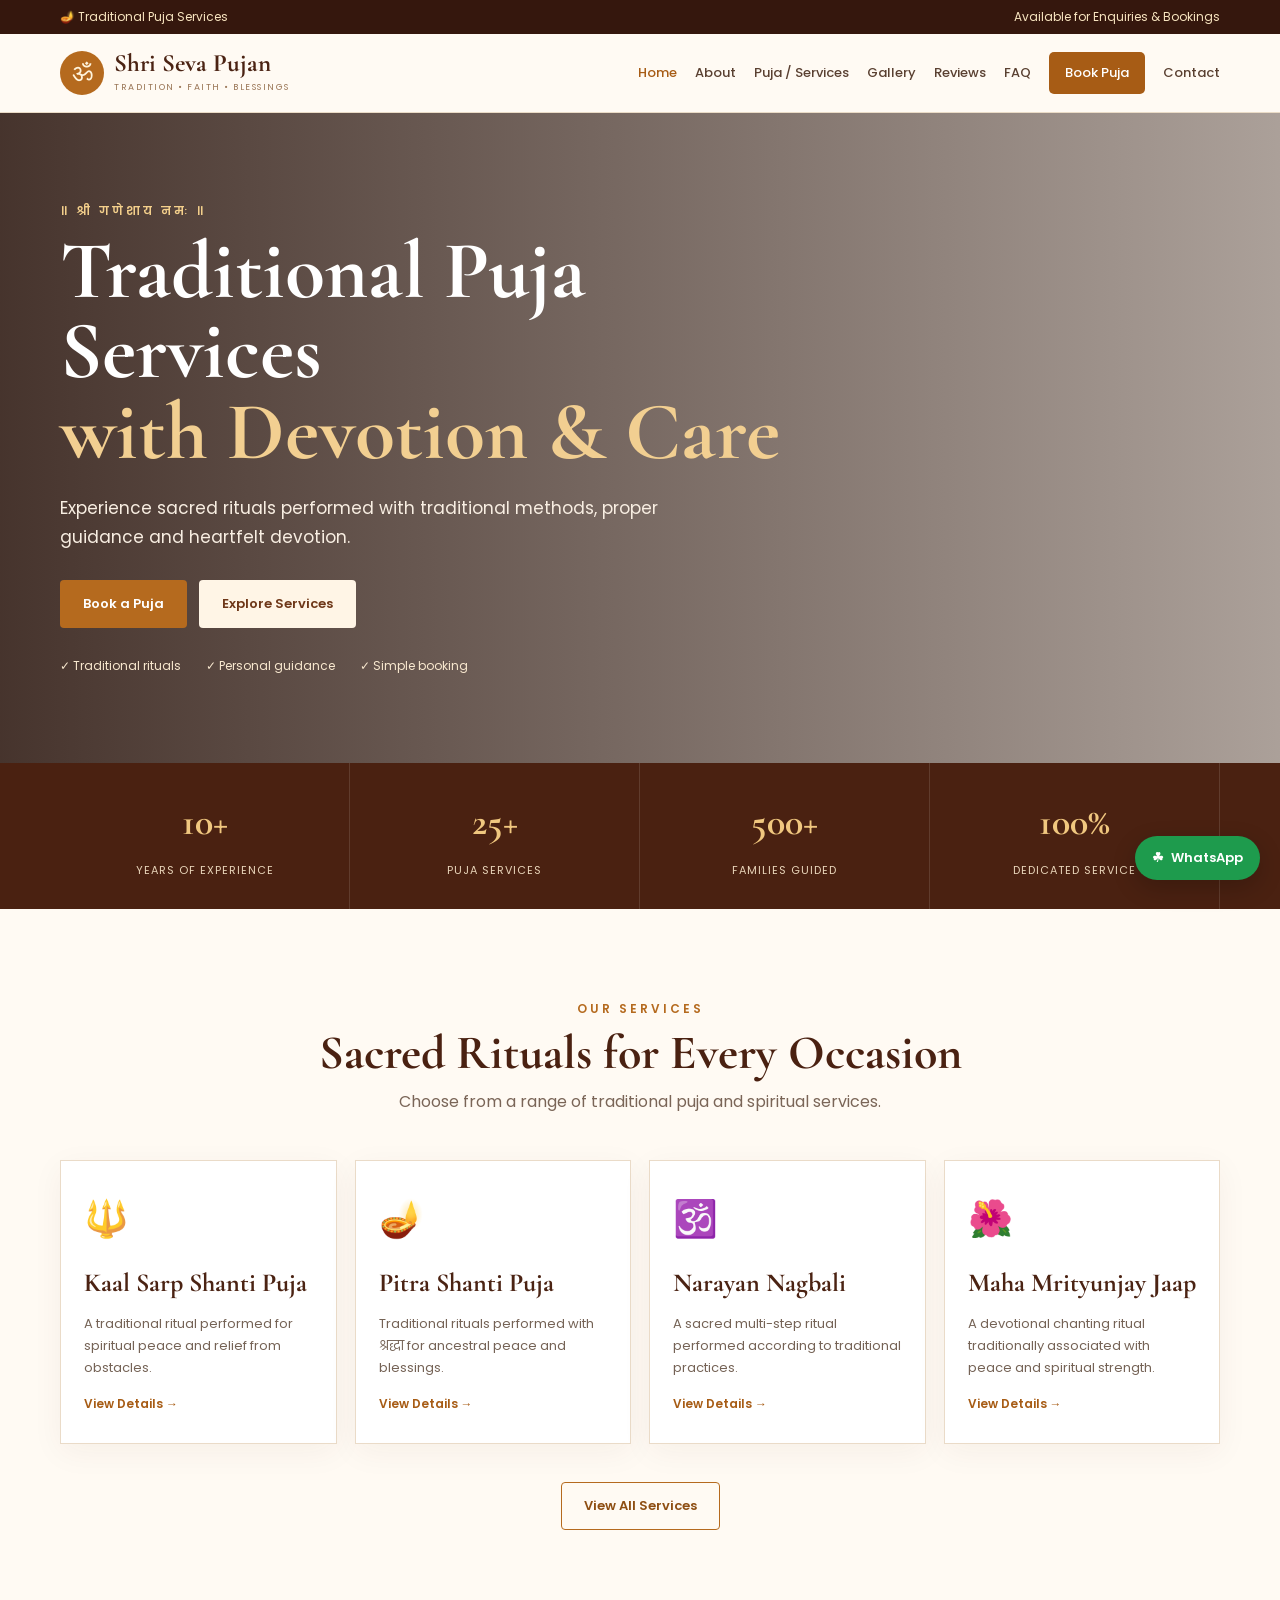
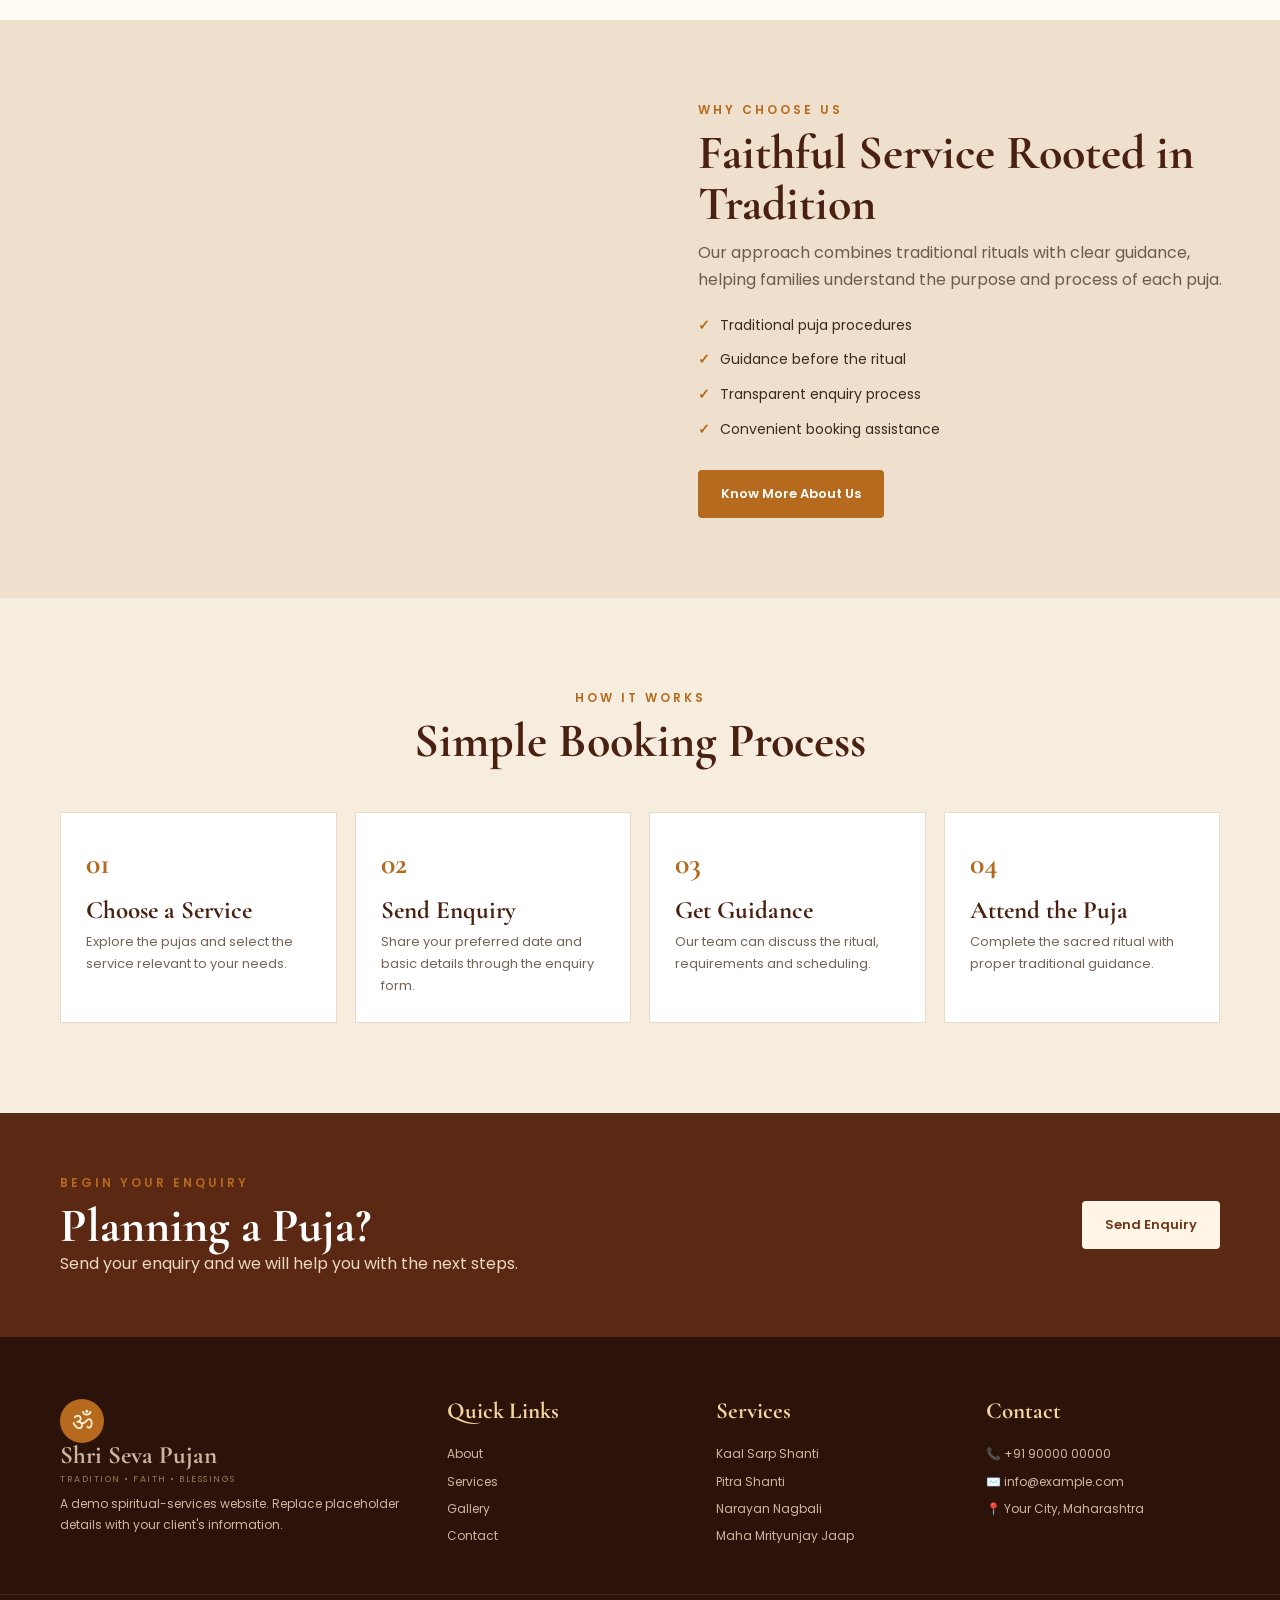
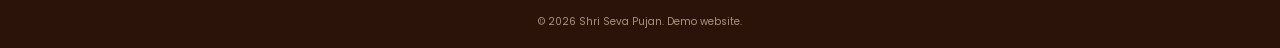
==== index.html @ 17e604e5 "Add files via upload" ====
<!DOCTYPE html>
<html lang="en">
<head>
<meta charset="UTF-8">
<meta name="viewport" content="width=device-width, initial-scale=1.0">
<meta name="description" content="Traditional Hindu Puja and spiritual services. Book your puja with experienced priests.">
<title>Shri Seva Pujan | Home</title>
<link rel="preconnect" href="https://fonts.googleapis.com">
<link rel="preconnect" href="https://fonts.gstatic.com" crossorigin>
<link href="https://fonts.googleapis.com/css2?family=Cormorant+Garamond:wght@500;600;700&family=Poppins:wght@300;400;500;600;700&display=swap" rel="stylesheet">
<link rel="stylesheet" href="style.css">
</head>
<body>
<div class="topbar"><div class="container topbar-inner"><span>🪔 Traditional Puja Services</span><span>Available for Enquiries & Bookings</span></div></div>
<header class="header">
  <div class="container nav-wrap">
    <a class="brand" href="index.html"><span class="brand-mark">ॐ</span><span><strong>Shri Seva Pujan</strong><small>Tradition • Faith • Blessings</small></span></a>
    <button class="menu-toggle" aria-label="Open menu">☰</button>
    <nav class="nav">
      <a class="active" href="index.html">Home</a>
      <a href="about.html">About</a>
      <a href="services.html">Puja / Services</a>
      <a href="gallery.html">Gallery</a>
      <a href="reviews.html">Reviews</a>
      <a href="faq.html">FAQ</a>
      <a href="booking.html" class="nav-cta">Book Puja</a>
      <a href="contact.html">Contact</a>
    </nav>
  </div>
</header>

<main>
<section class="hero">
  <div class="hero-overlay"></div>
  <div class="container hero-content">
    <div class="eyebrow">॥ श्री गणेशाय नमः ॥</div>
    <h1>Traditional Puja Services<br><span>with Devotion & Care</span></h1>
    <p>Experience sacred rituals performed with traditional methods, proper guidance and heartfelt devotion.</p>
    <div class="hero-actions">
      <a href="booking.html" class="btn btn-primary">Book a Puja</a>
      <a href="services.html" class="btn btn-light">Explore Services</a>
    </div>
    <div class="hero-trust"><span>✓ Traditional rituals</span><span>✓ Personal guidance</span><span>✓ Simple booking</span></div>
  </div>
</section>

<section class="stats">
  <div class="container stats-grid">
    <div><strong>10+</strong><span>Years of Experience</span></div>
    <div><strong>25+</strong><span>Puja Services</span></div>
    <div><strong>500+</strong><span>Families Guided</span></div>
    <div><strong>100%</strong><span>Dedicated Service</span></div>
  </div>
</section>

<section class="section">
  <div class="container">
    <div class="section-heading"><span class="eyebrow">OUR SERVICES</span><h2>Sacred Rituals for Every Occasion</h2><p>Choose from a range of traditional puja and spiritual services.</p></div>
    <div class="service-grid">
      <article class="service-card"><div class="service-icon">🔱</div><h3>Kaal Sarp Shanti Puja</h3><p>A traditional ritual performed for spiritual peace and relief from obstacles.</p><a href="service-kaal-sarp.html">View Details →</a></article>
      <article class="service-card"><div class="service-icon">🪔</div><h3>Pitra Shanti Puja</h3><p>Traditional rituals performed with श्रद्धा for ancestral peace and blessings.</p><a href="service-pitra-shanti.html">View Details →</a></article>
      <article class="service-card"><div class="service-icon">🕉️</div><h3>Narayan Nagbali</h3><p>A sacred multi-step ritual performed according to traditional practices.</p><a href="service-narayan-nagbali.html">View Details →</a></article>
      <article class="service-card"><div class="service-icon">🌺</div><h3>Maha Mrityunjay Jaap</h3><p>A devotional chanting ritual traditionally associated with peace and spiritual strength.</p><a href="service-maha-mrityunjay.html">View Details →</a></article>
    </div>
    <div class="center"><a href="services.html" class="btn btn-outline">View All Services</a></div>
  </div>
</section>

<section class="split-section">
  <div class="split-image"></div>
  <div class="split-content">
    <span class="eyebrow">WHY CHOOSE US</span>
    <h2>Faithful Service Rooted in Tradition</h2>
    <p>Our approach combines traditional rituals with clear guidance, helping families understand the purpose and process of each puja.</p>
    <ul class="check-list">
      <li><span>✓</span> Traditional puja procedures</li>
      <li><span>✓</span> Guidance before the ritual</li>
      <li><span>✓</span> Transparent enquiry process</li>
      <li><span>✓</span> Convenient booking assistance</li>
    </ul>
    <a href="about.html" class="btn btn-primary">Know More About Us</a>
  </div>
</section>

<section class="section soft-bg">
  <div class="container">
    <div class="section-heading"><span class="eyebrow">HOW IT WORKS</span><h2>Simple Booking Process</h2></div>
    <div class="steps">
      <div class="step"><b>01</b><h3>Choose a Service</h3><p>Explore the pujas and select the service relevant to your needs.</p></div>
      <div class="step"><b>02</b><h3>Send Enquiry</h3><p>Share your preferred date and basic details through the enquiry form.</p></div>
      <div class="step"><b>03</b><h3>Get Guidance</h3><p>Our team can discuss the ritual, requirements and scheduling.</p></div>
      <div class="step"><b>04</b><h3>Attend the Puja</h3><p>Complete the sacred ritual with proper traditional guidance.</p></div>
    </div>
  </div>
</section>

<section class="cta-section">
  <div class="container cta-box"><div><span class="eyebrow">BEGIN YOUR ENQUIRY</span><h2>Planning a Puja?</h2><p>Send your enquiry and we will help you with the next steps.</p></div><a href="booking.html" class="btn btn-light">Send Enquiry</a></div>
</section>
</main>
<footer class="footer"><div class="container footer-grid"><div><a class="brand footer-brand" href="index.html"><span class="brand-mark">ॐ</span><span><strong>Shri Seva Pujan</strong><small>Tradition • Faith • Blessings</small></span></a><p>A demo spiritual-services website. Replace placeholder details with your client's information.</p></div><div><h4>Quick Links</h4><a href="about.html">About</a><a href="services.html">Services</a><a href="gallery.html">Gallery</a><a href="contact.html">Contact</a></div><div><h4>Services</h4><a href="service-kaal-sarp.html">Kaal Sarp Shanti</a><a href="service-pitra-shanti.html">Pitra Shanti</a><a href="service-narayan-nagbali.html">Narayan Nagbali</a><a href="service-maha-mrityunjay.html">Maha Mrityunjay Jaap</a></div><div><h4>Contact</h4><p>📞 +91 90000 00000</p><p>✉️ info@example.com</p><p>📍 Your City, Maharashtra</p></div></div><div class="copyright">© 2026 Shri Seva Pujan. Demo website.</div></footer>
<a class="whatsapp" href="https://wa.me/919000000000?text=Hello%2C%20I%20would%20like%20to%20enquire%20about%20a%20puja." target="_blank" rel="noopener">☘<span>WhatsApp</span></a>
<script src="script.js"></script>
</body>
</html>
---- style.css ----
*{margin:0;padding:0;box-sizing:border-box}html{scroll-behavior:smooth}body{font-family:Poppins,sans-serif;color:#3c2a20;background:#fffaf3;line-height:1.7}a{text-decoration:none;color:inherit}.container{width:min(1160px,92%);margin:auto}.topbar{background:#35170d;color:#f7e4bf;font-size:12px}.topbar-inner{display:flex;justify-content:space-between;padding:7px 0}.header{background:#fffaf3;border-bottom:1px solid #eadbc6;position:sticky;top:0;z-index:100}.nav-wrap{min-height:78px;display:flex;align-items:center;justify-content:space-between;gap:20px}.brand{display:flex;align-items:center;gap:10px;color:#4b2313}.brand-mark{width:44px;height:44px;border-radius:50%;display:grid;place-items:center;background:#b56a1e;color:#fff4dc;font-family:serif;font-size:25px}.brand strong{display:block;font-family:"Cormorant Garamond",serif;font-size:25px;line-height:1}.brand small{display:block;font-size:9px;letter-spacing:1.5px;text-transform:uppercase;color:#9a7657;margin-top:4px}.nav{display:flex;align-items:center;gap:18px;font-size:13px;font-weight:500}.nav a{padding:9px 0;color:#5a4031}.nav a:hover,.nav a.active{color:#a75c15}.nav-cta{background:#a75c15!important;color:#fff!important;padding:10px 16px!important;border-radius:5px}.menu-toggle{display:none;border:0;background:none;font-size:28px;color:#4b2313}.hero{min-height:650px;background:linear-gradient(90deg,rgba(35,14,7,.84),rgba(35,14,7,.38)),url("https://images.unsplash.com/photo-1604608672516-f1b9a3b2b0c5?auto=format&fit=crop&w=1800&q=85") center/cover;display:flex;align-items:center;color:white}.hero-content{padding:80px 0}.eyebrow{font-size:12px;letter-spacing:3px;font-weight:600;color:#b56a1e;display:block;margin-bottom:8px}.hero .eyebrow,.page-hero .eyebrow{color:#f3cf8b}.hero h1{font-family:"Cormorant Garamond",serif;font-size:clamp(48px,7vw,82px);line-height:.98;max-width:760px;margin:10px 0 22px}.hero h1 span{color:#f2cf91}.hero p{max-width:610px;font-size:17px;color:#f8eee2}.hero-actions{display:flex;gap:12px;flex-wrap:wrap;margin:28px 0}.btn{display:inline-flex;align-items:center;justify-content:center;padding:12px 22px;border-radius:4px;font-size:13px;font-weight:600;border:1px solid transparent;transition:.25s}.btn-primary{background:#b56a1e;color:white}.btn-primary:hover{background:#914e10;transform:translateY(-2px)}.btn-light{background:#fff5e6;color:#6e3718}.btn-outline{border-color:#b56a1e;color:#8e4e12;background:transparent}.btn-outline:hover{background:#b56a1e;color:white}.hero-trust{display:flex;gap:25px;flex-wrap:wrap;font-size:12px;color:#f8e8cf}.stats{background:#4a2111;color:#fff3de}.stats-grid{display:grid;grid-template-columns:repeat(4,1fr)}.stats-grid>div{padding:27px 15px;text-align:center;border-right:1px solid rgba(255,255,255,.12)}.stats strong{display:block;font-family:"Cormorant Garamond",serif;font-size:38px;color:#f0c77f}.stats span{font-size:11px;letter-spacing:1px;text-transform:uppercase;color:#e9d5ba}.section{padding:90px 0}.soft-bg{background:#f7eddf}.section-heading{text-align:center;max-width:700px;margin:0 auto 45px}.section-heading h2,.split-content h2,.two-col h2,.contact-grid h2,.booking-side h2{font-family:"Cormorant Garamond",serif;font-size:48px;line-height:1.05;color:#4a2111;margin:6px 0 10px}.section-heading p{color:#7a6557}.service-grid{display:grid;grid-template-columns:repeat(4,1fr);gap:18px}.service-card{background:white;border:1px solid #eadbc8;padding:27px 23px;box-shadow:0 8px 30px rgba(78,42,20,.05);transition:.3s}.service-card:hover{transform:translateY(-5px);box-shadow:0 15px 35px rgba(78,42,20,.1)}.service-icon{font-size:36px;margin-bottom:12px}.service-card h3{font-family:"Cormorant Garamond",serif;font-size:26px;color:#4b2313;margin-bottom:7px}.service-card p{font-size:13px;color:#756356;min-height:66px}.service-card a{display:inline-block;color:#a75c15;font-size:12px;font-weight:600;margin-top:15px}.center{text-align:center;margin-top:38px}.split-section{display:grid;grid-template-columns:1fr 1fr;background:#efe0cd}.split-image{min-height:560px;background:url("https://images.unsplash.com/photo-1548013146-72479768bada?auto=format&fit=crop&w=1200&q=85") center/cover}.split-content{padding:80px 9%}.split-content p{color:#6e5b4c;margin-bottom:20px}.check-list{list-style:none;margin:20px 0 28px}.check-list li{display:flex;gap:10px;margin:11px 0;font-size:14px}.check-list span{color:#b56a1e;font-weight:700}.steps{display:grid;grid-template-columns:repeat(4,1fr);gap:18px}.step{padding:25px;background:white;border:1px solid #eadbc8}.step b{font-family:"Cormorant Garamond",serif;color:#b56a1e;font-size:30px}.step h3{font-family:"Cormorant Garamond",serif;font-size:25px;color:#4a2111}.step p{font-size:13px;color:#756356}.cta-section{background:#5a2813;color:white;padding:60px 0}.cta-box{display:flex;justify-content:space-between;align-items:center;gap:25px}.cta-box h2{font-family:"Cormorant Garamond",serif;font-size:48px;line-height:1}.cta-box p{color:#edd9c1}.page-hero{padding:90px 0;background:linear-gradient(110deg,#4a2111,#754019);color:white}.page-hero h1{font-family:"Cormorant Garamond",serif;font-size:62px;line-height:1}.page-hero p{margin-top:10px;color:#ead8c3}.two-col{display:grid;grid-template-columns:1fr 1fr;gap:65px;align-items:center}.about-photo{min-height:500px;background:url("https://images.unsplash.com/photo-1518709594023-6eab9bab7b23?auto=format&fit=crop&w=1200&q=85") center/cover}.two-col p{color:#6e5b4c;margin:14px 0}.value-grid{display:grid;grid-template-columns:repeat(4,1fr);gap:18px}.value-card{background:white;border:1px solid #eadbc8;text-align:center;padding:28px 20px}.value-card>span{font-size:34px}.value-card h3{font-family:"Cormorant Garamond",serif;font-size:25px;color:#4a2111}.value-card p{font-size:13px;color:#756356}.large-stats{background:transparent;color:#4a2111}.large-stats>div{border:1px solid #eadbc8;background:white}.large-stats strong{color:#a75c15}.large-stats span{color:#756356}.gallery-grid{display:grid;grid-template-columns:repeat(4,1fr);gap:14px}.gallery-grid img{width:100%;height:270px;object-fit:cover;display:block;cursor:pointer;transition:.3s}.gallery-grid img:hover{transform:scale(1.02);filter:brightness(.9)}.review-summary{display:grid;grid-template-columns:250px 1fr;gap:35px;align-items:center;max-width:900px;margin:0 auto 50px;background:white;border:1px solid #eadbc8;padding:30px}.review-summary>div:first-child{text-align:center;border-right:1px solid #eadbc8}.review-summary strong{font-family:"Cormorant Garamond",serif;font-size:65px;color:#a75c15}.stars{color:#d78a22;letter-spacing:2px}.review-grid{display:grid;grid-template-columns:repeat(3,1fr);gap:18px}.review-card{background:white;border:1px solid #eadbc8;padding:28px}.review-card p{font-size:14px;font-style:italic;color:#665548;margin:15px 0}.reviewer{display:flex;gap:12px;align-items:center}.reviewer>span{width:40px;height:40px;border-radius:50%;background:#ead0a9;color:#6e3718;display:grid;place-items:center;font-weight:600}.reviewer b,.reviewer small{display:block}.reviewer small{font-size:10px;color:#8b7767}.faq-list{max-width:850px}.faq-list details{background:white;border:1px solid #eadbc8;margin-bottom:12px;padding:0 22px}.faq-list summary{cursor:pointer;list-style:none;font-weight:600;padding:20px 0;color:#4a2111}.faq-list summary::-webkit-details-marker{display:none}.faq-list summary:after{content:"+";float:right;color:#a75c15;font-size:22px}.faq-list details[open] summary:after{content:"−"}.faq-list p{padding:0 0 20px;color:#6e5b4c;font-size:14px}.booking-layout{display:grid;grid-template-columns:1.6fr .8fr;gap:28px;align-items:start}.form-card,.booking-side{background:white;border:1px solid #eadbc8;padding:32px}.form-grid{display:grid;grid-template-columns:1fr 1fr;gap:18px;margin-bottom:20px}.form-grid label{font-size:12px;font-weight:600;color:#5d4637}.form-grid .full{grid-column:1/-1}.form-grid input,.form-grid select,.form-grid textarea{display:block;width:100%;margin-top:7px;padding:12px 13px;border:1px solid #dccab4;background:#fffdf9;font:inherit;font-size:13px;outline:none}.form-grid input:focus,.form-grid select:focus,.form-grid textarea:focus{border-color:#b56a1e}.form-note{font-size:11px;color:#8a7563;margin-top:12px}.form-message{margin-top:15px;padding:12px;background:#edf7ed;color:#38623b;display:none}.side-divider{height:1px;background:#eadbc8;margin:28px 0}.booking-side p{font-size:13px;color:#6e5b4c;margin:10px 0 18px}.contact-grid{display:grid;grid-template-columns:1fr 1fr;gap:60px;align-items:center}.contact-grid>div>p{color:#6e5b4c;margin-bottom:22px}.contact-list{margin:20px 0 28px}.contact-list>div{display:flex;gap:15px;padding:13px 0;border-bottom:1px solid #eadbc8}.contact-list>div>span{font-size:23px}.contact-list b{font-size:12px}.contact-list p{font-size:13px;color:#6e5b4c}.map-box{min-height:470px;background:linear-gradient(rgba(80,45,20,.12),rgba(80,45,20,.12)),repeating-linear-gradient(45deg,#eadbc8 0 2px,#f7eddf 2px 12px);display:grid;place-items:center;text-align:center;padding:40px}.map-box div{background:white;padding:35px;max-width:360px;box-shadow:0 10px 30px rgba(0,0,0,.08)}.map-box span{font-size:38px}.map-box h3{font-family:"Cormorant Garamond",serif;font-size:30px;color:#4a2111}.map-box p{font-size:13px;color:#756356;margin:8px 0 15px}.map-box a{color:#a75c15;font-size:12px;font-weight:600}.hours{display:grid;grid-template-columns:repeat(3,1fr);gap:18px}.hours div{background:white;border:1px solid #eadbc8;padding:25px;text-align:center}.hours b,.hours span{display:block}.hours span{font-size:13px;color:#756356;margin-top:6px}.service-big-icon{font-size:48px;display:block;margin-bottom:10px}.service-detail{display:grid;grid-template-columns:1fr 1fr;gap:60px;align-items:center}.detail-image{height:500px;background:url("https://images.unsplash.com/photo-1609357605129-26f69add5d6e?auto=format&fit=crop&w=1200&q=85") center/cover}.service-detail h2{font-family:"Cormorant Garamond",serif;font-size:48px;color:#4a2111;line-height:1.05}.service-detail h3{font-family:"Cormorant Garamond",serif;font-size:28px;color:#4a2111;margin-top:25px}.service-detail p{color:#6e5b4c;margin:15px 0}.footer{background:#2c130a;color:#dbc7af;padding:55px 0 0}.footer-grid{display:grid;grid-template-columns:1.5fr 1fr 1fr 1fr;gap:35px}.footer-brand{color:#fff0d7}.footer h4{color:#f3d59e;margin-bottom:13px;font-family:"Cormorant Garamond",serif;font-size:23px}.footer p,.footer a{font-size:12px;color:#cbb7a0;display:block;margin:7px 0}.footer a:hover{color:#f3d59e}.copyright{text-align:center;border-top:1px solid rgba(255,255,255,.1);margin-top:40px;padding:18px;font-size:10px;color:#a9937d}.whatsapp{position:fixed;right:20px;bottom:20px;background:#1e9b4d;color:white;border-radius:50px;padding:11px 17px;display:flex;gap:7px;align-items:center;z-index:90;box-shadow:0 8px 25px rgba(0,0,0,.2);font-size:13px;font-weight:600}.whatsapp:first-letter{color:white}
@media(max-width:950px){.nav{gap:10px}.service-grid{grid-template-columns:repeat(2,1fr)}.steps,.value-grid{grid-template-columns:repeat(2,1fr)}.gallery-grid{grid-template-columns:repeat(3,1fr)}.footer-grid{grid-template-columns:repeat(2,1fr)}}
@media(max-width:760px){.topbar-inner{font-size:10px}.topbar-inner span:last-child{display:none}.nav-wrap{min-height:68px}.menu-toggle{display:block}.nav{position:absolute;left:0;right:0;top:68px;background:#fffaf3;border-top:1px solid #eadbc6;display:none;flex-direction:column;align-items:stretch;padding:10px 5%;box-shadow:0 15px 25px rgba(0,0,0,.08)}.nav.open{display:flex}.nav a{padding:11px 0}.hero{min-height:600px}.hero h1{font-size:52px}.hero-trust{gap:10px;flex-direction:column}.stats-grid{grid-template-columns:repeat(2,1fr)}.stats-grid>div{border-bottom:1px solid rgba(255,255,255,.12)}.section{padding:65px 0}.section-heading h2,.split-content h2,.two-col h2,.contact-grid h2,.booking-side h2{font-size:40px}.split-section,.two-col,.contact-grid,.service-detail,.booking-layout{grid-template-columns:1fr}.split-image{min-height:380px}.split-content{padding:55px 8%}.gallery-grid{grid-template-columns:repeat(2,1fr)}.gallery-grid img{height:210px}.review-grid{grid-template-columns:1fr}.review-summary{grid-template-columns:1fr}.review-summary>div:first-child{border-right:0;border-bottom:1px solid #eadbc8;padding-bottom:20px}.form-grid{grid-template-columns:1fr}.form-grid .full{grid-column:auto}.cta-box{flex-direction:column;align-items:flex-start}.page-hero h1{font-size:48px}.detail-image{height:350px}.hours{grid-template-columns:1fr}.footer-grid{grid-template-columns:1fr}.whatsapp{right:14px;bottom:14px}.service-card p{min-height:auto}}
@media(max-width:480px){.service-grid,.steps,.value-grid{grid-template-columns:1fr}.gallery-grid{grid-template-columns:1fr 1fr}.hero h1{font-size:45px}.brand strong{font-size:21px}}
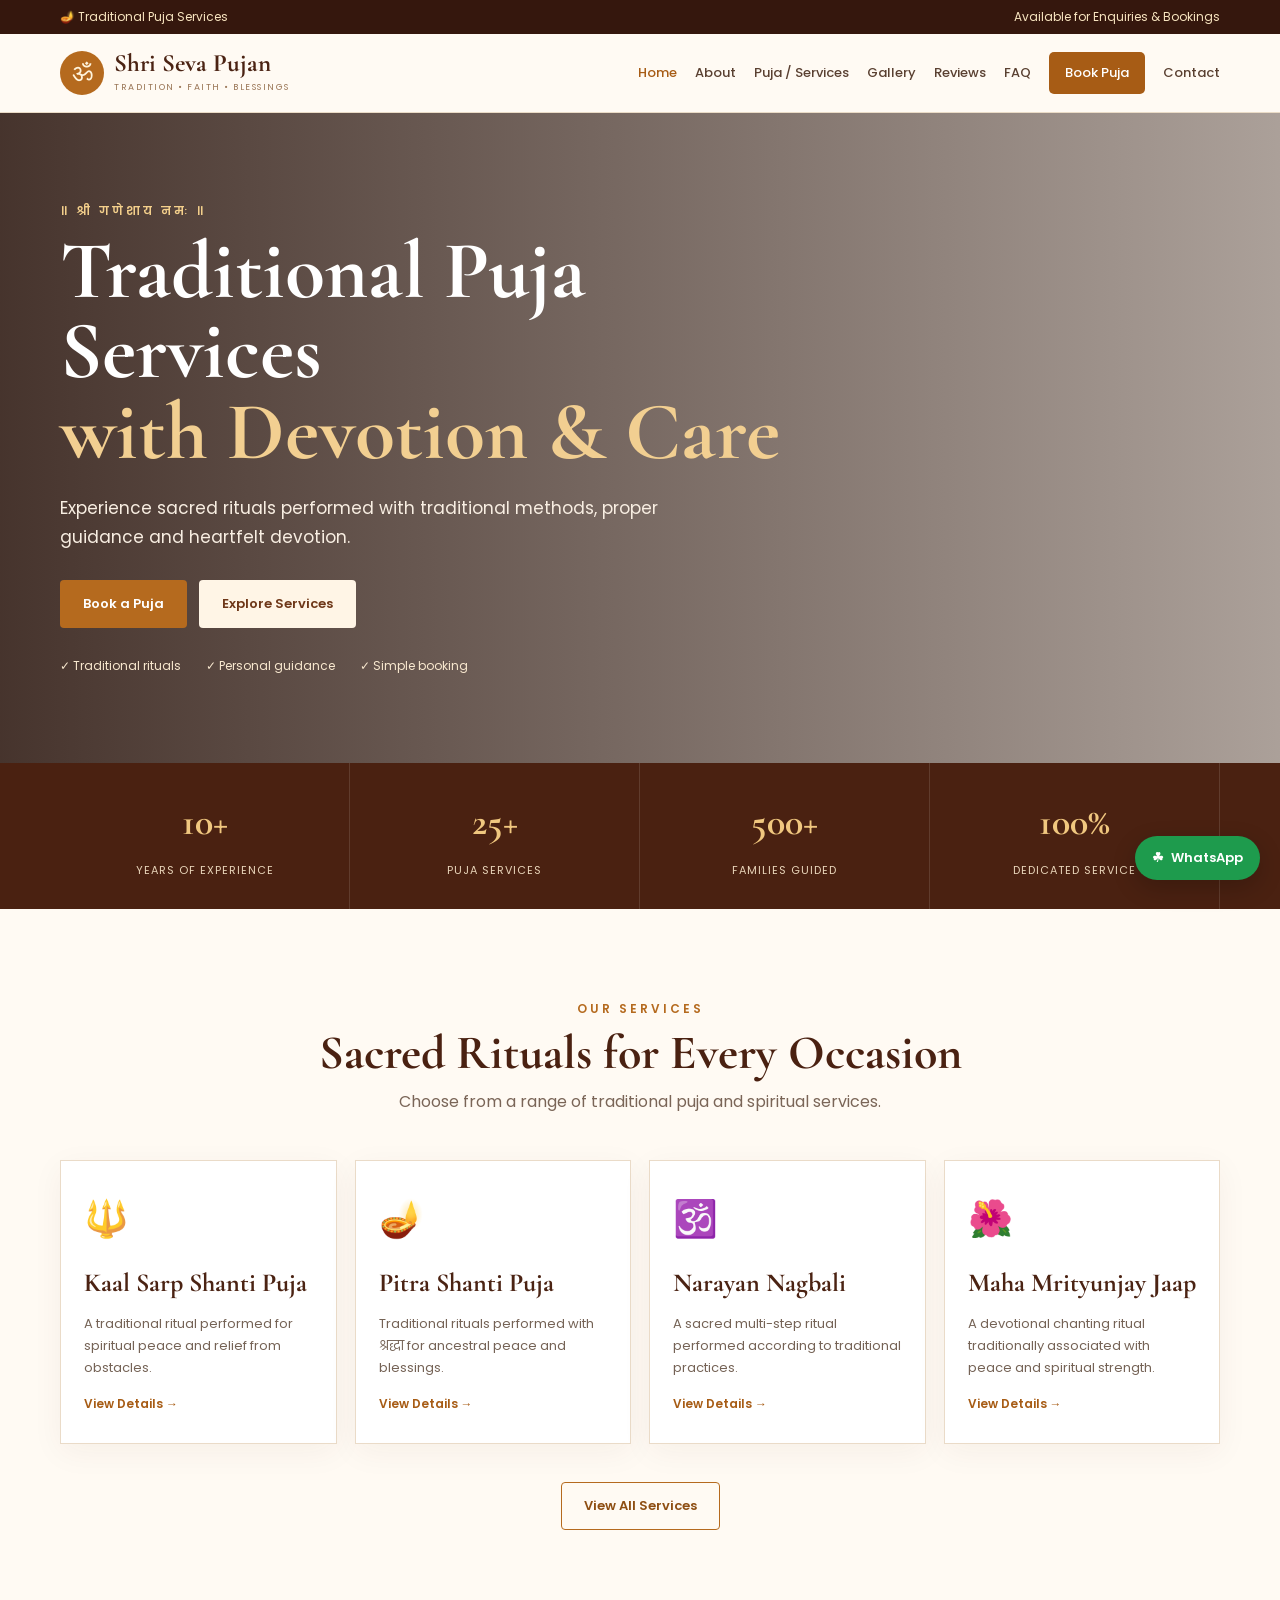
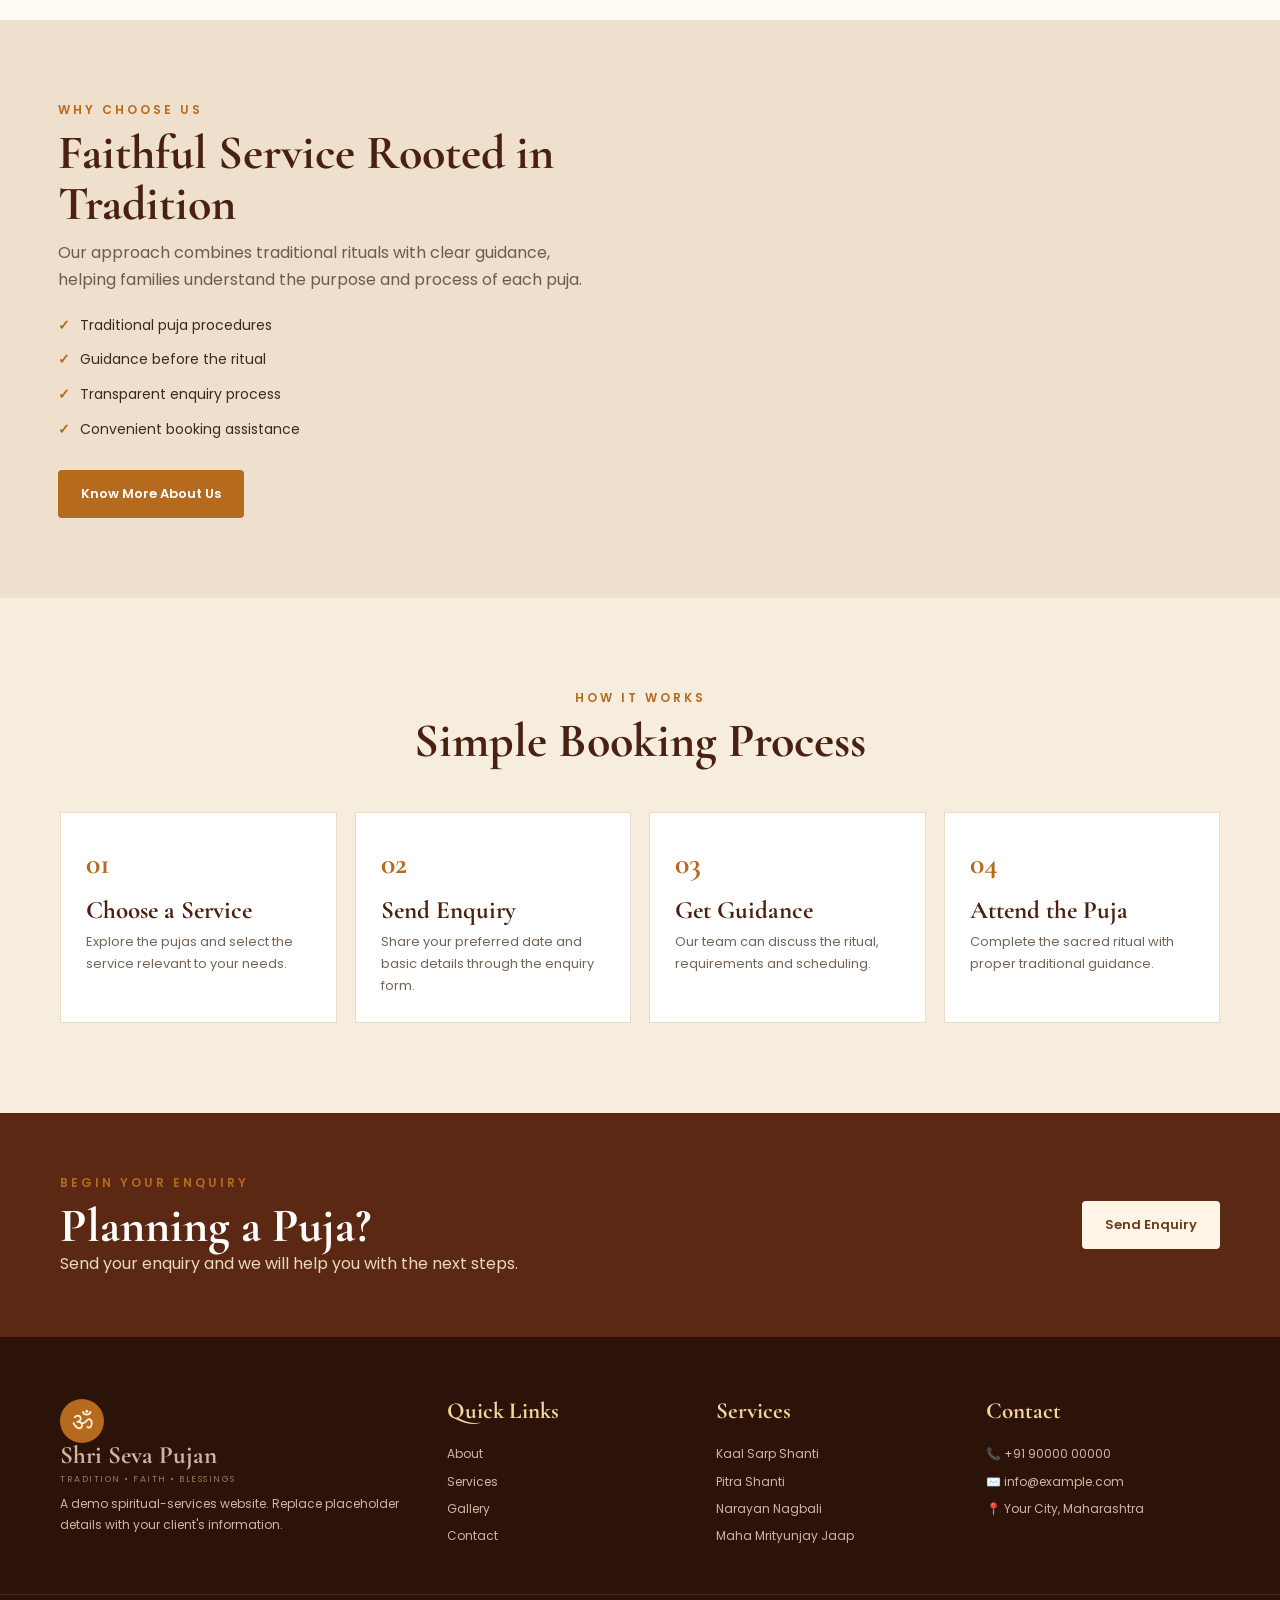
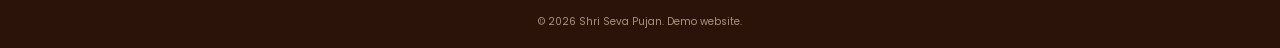
==== commit 12957a19: "Add files via upload" ====
--- a/index.html
+++ b/index.html
@@ -67,7 +67,7 @@
 </section>
 
 <section class="split-section">
-  <div class="split-image"></div>
+  
   <div class="split-content">
     <span class="eyebrow">WHY CHOOSE US</span>
     <h2>Faithful Service Rooted in Tradition</h2>
--- a/style.css
+++ b/style.css
@@ -1,4 +1,4 @@
-*{margin:0;padding:0;box-sizing:border-box}html{scroll-behavior:smooth}body{font-family:Poppins,sans-serif;color:#3c2a20;background:#fffaf3;line-height:1.7}a{text-decoration:none;color:inherit}.container{width:min(1160px,92%);margin:auto}.topbar{background:#35170d;color:#f7e4bf;font-size:12px}.topbar-inner{display:flex;justify-content:space-between;padding:7px 0}.header{background:#fffaf3;border-bottom:1px solid #eadbc6;position:sticky;top:0;z-index:100}.nav-wrap{min-height:78px;display:flex;align-items:center;justify-content:space-between;gap:20px}.brand{display:flex;align-items:center;gap:10px;color:#4b2313}.brand-mark{width:44px;height:44px;border-radius:50%;display:grid;place-items:center;background:#b56a1e;color:#fff4dc;font-family:serif;font-size:25px}.brand strong{display:block;font-family:"Cormorant Garamond",serif;font-size:25px;line-height:1}.brand small{display:block;font-size:9px;letter-spacing:1.5px;text-transform:uppercase;color:#9a7657;margin-top:4px}.nav{display:flex;align-items:center;gap:18px;font-size:13px;font-weight:500}.nav a{padding:9px 0;color:#5a4031}.nav a:hover,.nav a.active{color:#a75c15}.nav-cta{background:#a75c15!important;color:#fff!important;padding:10px 16px!important;border-radius:5px}.menu-toggle{display:none;border:0;background:none;font-size:28px;color:#4b2313}.hero{min-height:650px;background:linear-gradient(90deg,rgba(35,14,7,.84),rgba(35,14,7,.38)),url("https://images.unsplash.com/photo-1604608672516-f1b9a3b2b0c5?auto=format&fit=crop&w=1800&q=85") center/cover;display:flex;align-items:center;color:white}.hero-content{padding:80px 0}.eyebrow{font-size:12px;letter-spacing:3px;font-weight:600;color:#b56a1e;display:block;margin-bottom:8px}.hero .eyebrow,.page-hero .eyebrow{color:#f3cf8b}.hero h1{font-family:"Cormorant Garamond",serif;font-size:clamp(48px,7vw,82px);line-height:.98;max-width:760px;margin:10px 0 22px}.hero h1 span{color:#f2cf91}.hero p{max-width:610px;font-size:17px;color:#f8eee2}.hero-actions{display:flex;gap:12px;flex-wrap:wrap;margin:28px 0}.btn{display:inline-flex;align-items:center;justify-content:center;padding:12px 22px;border-radius:4px;font-size:13px;font-weight:600;border:1px solid transparent;transition:.25s}.btn-primary{background:#b56a1e;color:white}.btn-primary:hover{background:#914e10;transform:translateY(-2px)}.btn-light{background:#fff5e6;color:#6e3718}.btn-outline{border-color:#b56a1e;color:#8e4e12;background:transparent}.btn-outline:hover{background:#b56a1e;color:white}.hero-trust{display:flex;gap:25px;flex-wrap:wrap;font-size:12px;color:#f8e8cf}.stats{background:#4a2111;color:#fff3de}.stats-grid{display:grid;grid-template-columns:repeat(4,1fr)}.stats-grid>div{padding:27px 15px;text-align:center;border-right:1px solid rgba(255,255,255,.12)}.stats strong{display:block;font-family:"Cormorant Garamond",serif;font-size:38px;color:#f0c77f}.stats span{font-size:11px;letter-spacing:1px;text-transform:uppercase;color:#e9d5ba}.section{padding:90px 0}.soft-bg{background:#f7eddf}.section-heading{text-align:center;max-width:700px;margin:0 auto 45px}.section-heading h2,.split-content h2,.two-col h2,.contact-grid h2,.booking-side h2{font-family:"Cormorant Garamond",serif;font-size:48px;line-height:1.05;color:#4a2111;margin:6px 0 10px}.section-heading p{color:#7a6557}.service-grid{display:grid;grid-template-columns:repeat(4,1fr);gap:18px}.service-card{background:white;border:1px solid #eadbc8;padding:27px 23px;box-shadow:0 8px 30px rgba(78,42,20,.05);transition:.3s}.service-card:hover{transform:translateY(-5px);box-shadow:0 15px 35px rgba(78,42,20,.1)}.service-icon{font-size:36px;margin-bottom:12px}.service-card h3{font-family:"Cormorant Garamond",serif;font-size:26px;color:#4b2313;margin-bottom:7px}.service-card p{font-size:13px;color:#756356;min-height:66px}.service-card a{display:inline-block;color:#a75c15;font-size:12px;font-weight:600;margin-top:15px}.center{text-align:center;margin-top:38px}.split-section{display:grid;grid-template-columns:1fr 1fr;background:#efe0cd}.split-image{min-height:560px;background:url("https://images.unsplash.com/photo-1548013146-72479768bada?auto=format&fit=crop&w=1200&q=85") center/cover}.split-content{padding:80px 9%}.split-content p{color:#6e5b4c;margin-bottom:20px}.check-list{list-style:none;margin:20px 0 28px}.check-list li{display:flex;gap:10px;margin:11px 0;font-size:14px}.check-list span{color:#b56a1e;font-weight:700}.steps{display:grid;grid-template-columns:repeat(4,1fr);gap:18px}.step{padding:25px;background:white;border:1px solid #eadbc8}.step b{font-family:"Cormorant Garamond",serif;color:#b56a1e;font-size:30px}.step h3{font-family:"Cormorant Garamond",serif;font-size:25px;color:#4a2111}.step p{font-size:13px;color:#756356}.cta-section{background:#5a2813;color:white;padding:60px 0}.cta-box{display:flex;justify-content:space-between;align-items:center;gap:25px}.cta-box h2{font-family:"Cormorant Garamond",serif;font-size:48px;line-height:1}.cta-box p{color:#edd9c1}.page-hero{padding:90px 0;background:linear-gradient(110deg,#4a2111,#754019);color:white}.page-hero h1{font-family:"Cormorant Garamond",serif;font-size:62px;line-height:1}.page-hero p{margin-top:10px;color:#ead8c3}.two-col{display:grid;grid-template-columns:1fr 1fr;gap:65px;align-items:center}.about-photo{min-height:500px;background:url("https://images.unsplash.com/photo-1518709594023-6eab9bab7b23?auto=format&fit=crop&w=1200&q=85") center/cover}.two-col p{color:#6e5b4c;margin:14px 0}.value-grid{display:grid;grid-template-columns:repeat(4,1fr);gap:18px}.value-card{background:white;border:1px solid #eadbc8;text-align:center;padding:28px 20px}.value-card>span{font-size:34px}.value-card h3{font-family:"Cormorant Garamond",serif;font-size:25px;color:#4a2111}.value-card p{font-size:13px;color:#756356}.large-stats{background:transparent;color:#4a2111}.large-stats>div{border:1px solid #eadbc8;background:white}.large-stats strong{color:#a75c15}.large-stats span{color:#756356}.gallery-grid{display:grid;grid-template-columns:repeat(4,1fr);gap:14px}.gallery-grid img{width:100%;height:270px;object-fit:cover;display:block;cursor:pointer;transition:.3s}.gallery-grid img:hover{transform:scale(1.02);filter:brightness(.9)}.review-summary{display:grid;grid-template-columns:250px 1fr;gap:35px;align-items:center;max-width:900px;margin:0 auto 50px;background:white;border:1px solid #eadbc8;padding:30px}.review-summary>div:first-child{text-align:center;border-right:1px solid #eadbc8}.review-summary strong{font-family:"Cormorant Garamond",serif;font-size:65px;color:#a75c15}.stars{color:#d78a22;letter-spacing:2px}.review-grid{display:grid;grid-template-columns:repeat(3,1fr);gap:18px}.review-card{background:white;border:1px solid #eadbc8;padding:28px}.review-card p{font-size:14px;font-style:italic;color:#665548;margin:15px 0}.reviewer{display:flex;gap:12px;align-items:center}.reviewer>span{width:40px;height:40px;border-radius:50%;background:#ead0a9;color:#6e3718;display:grid;place-items:center;font-weight:600}.reviewer b,.reviewer small{display:block}.reviewer small{font-size:10px;color:#8b7767}.faq-list{max-width:850px}.faq-list details{background:white;border:1px solid #eadbc8;margin-bottom:12px;padding:0 22px}.faq-list summary{cursor:pointer;list-style:none;font-weight:600;padding:20px 0;color:#4a2111}.faq-list summary::-webkit-details-marker{display:none}.faq-list summary:after{content:"+";float:right;color:#a75c15;font-size:22px}.faq-list details[open] summary:after{content:"−"}.faq-list p{padding:0 0 20px;color:#6e5b4c;font-size:14px}.booking-layout{display:grid;grid-template-columns:1.6fr .8fr;gap:28px;align-items:start}.form-card,.booking-side{background:white;border:1px solid #eadbc8;padding:32px}.form-grid{display:grid;grid-template-columns:1fr 1fr;gap:18px;margin-bottom:20px}.form-grid label{font-size:12px;font-weight:600;color:#5d4637}.form-grid .full{grid-column:1/-1}.form-grid input,.form-grid select,.form-grid textarea{display:block;width:100%;margin-top:7px;padding:12px 13px;border:1px solid #dccab4;background:#fffdf9;font:inherit;font-size:13px;outline:none}.form-grid input:focus,.form-grid select:focus,.form-grid textarea:focus{border-color:#b56a1e}.form-note{font-size:11px;color:#8a7563;margin-top:12px}.form-message{margin-top:15px;padding:12px;background:#edf7ed;color:#38623b;display:none}.side-divider{height:1px;background:#eadbc8;margin:28px 0}.booking-side p{font-size:13px;color:#6e5b4c;margin:10px 0 18px}.contact-grid{display:grid;grid-template-columns:1fr 1fr;gap:60px;align-items:center}.contact-grid>div>p{color:#6e5b4c;margin-bottom:22px}.contact-list{margin:20px 0 28px}.contact-list>div{display:flex;gap:15px;padding:13px 0;border-bottom:1px solid #eadbc8}.contact-list>div>span{font-size:23px}.contact-list b{font-size:12px}.contact-list p{font-size:13px;color:#6e5b4c}.map-box{min-height:470px;background:linear-gradient(rgba(80,45,20,.12),rgba(80,45,20,.12)),repeating-linear-gradient(45deg,#eadbc8 0 2px,#f7eddf 2px 12px);display:grid;place-items:center;text-align:center;padding:40px}.map-box div{background:white;padding:35px;max-width:360px;box-shadow:0 10px 30px rgba(0,0,0,.08)}.map-box span{font-size:38px}.map-box h3{font-family:"Cormorant Garamond",serif;font-size:30px;color:#4a2111}.map-box p{font-size:13px;color:#756356;margin:8px 0 15px}.map-box a{color:#a75c15;font-size:12px;font-weight:600}.hours{display:grid;grid-template-columns:repeat(3,1fr);gap:18px}.hours div{background:white;border:1px solid #eadbc8;padding:25px;text-align:center}.hours b,.hours span{display:block}.hours span{font-size:13px;color:#756356;margin-top:6px}.service-big-icon{font-size:48px;display:block;margin-bottom:10px}.service-detail{display:grid;grid-template-columns:1fr 1fr;gap:60px;align-items:center}.detail-image{height:500px;background:url("https://images.unsplash.com/photo-1609357605129-26f69add5d6e?auto=format&fit=crop&w=1200&q=85") center/cover}.service-detail h2{font-family:"Cormorant Garamond",serif;font-size:48px;color:#4a2111;line-height:1.05}.service-detail h3{font-family:"Cormorant Garamond",serif;font-size:28px;color:#4a2111;margin-top:25px}.service-detail p{color:#6e5b4c;margin:15px 0}.footer{background:#2c130a;color:#dbc7af;padding:55px 0 0}.footer-grid{display:grid;grid-template-columns:1.5fr 1fr 1fr 1fr;gap:35px}.footer-brand{color:#fff0d7}.footer h4{color:#f3d59e;margin-bottom:13px;font-family:"Cormorant Garamond",serif;font-size:23px}.footer p,.footer a{font-size:12px;color:#cbb7a0;display:block;margin:7px 0}.footer a:hover{color:#f3d59e}.copyright{text-align:center;border-top:1px solid rgba(255,255,255,.1);margin-top:40px;padding:18px;font-size:10px;color:#a9937d}.whatsapp{position:fixed;right:20px;bottom:20px;background:#1e9b4d;color:white;border-radius:50px;padding:11px 17px;display:flex;gap:7px;align-items:center;z-index:90;box-shadow:0 8px 25px rgba(0,0,0,.2);font-size:13px;font-weight:600}.whatsapp:first-letter{color:white}
-@media(max-width:950px){.nav{gap:10px}.service-grid{grid-template-columns:repeat(2,1fr)}.steps,.value-grid{grid-template-columns:repeat(2,1fr)}.gallery-grid{grid-template-columns:repeat(3,1fr)}.footer-grid{grid-template-columns:repeat(2,1fr)}}
-@media(max-width:760px){.topbar-inner{font-size:10px}.topbar-inner span:last-child{display:none}.nav-wrap{min-height:68px}.menu-toggle{display:block}.nav{position:absolute;left:0;right:0;top:68px;background:#fffaf3;border-top:1px solid #eadbc6;display:none;flex-direction:column;align-items:stretch;padding:10px 5%;box-shadow:0 15px 25px rgba(0,0,0,.08)}.nav.open{display:flex}.nav a{padding:11px 0}.hero{min-height:600px}.hero h1{font-size:52px}.hero-trust{gap:10px;flex-direction:column}.stats-grid{grid-template-columns:repeat(2,1fr)}.stats-grid>div{border-bottom:1px solid rgba(255,255,255,.12)}.section{padding:65px 0}.section-heading h2,.split-content h2,.two-col h2,.contact-grid h2,.booking-side h2{font-size:40px}.split-section,.two-col,.contact-grid,.service-detail,.booking-layout{grid-template-columns:1fr}.split-image{min-height:380px}.split-content{padding:55px 8%}.gallery-grid{grid-template-columns:repeat(2,1fr)}.gallery-grid img{height:210px}.review-grid{grid-template-columns:1fr}.review-summary{grid-template-columns:1fr}.review-summary>div:first-child{border-right:0;border-bottom:1px solid #eadbc8;padding-bottom:20px}.form-grid{grid-template-columns:1fr}.form-grid .full{grid-column:auto}.cta-box{flex-direction:column;align-items:flex-start}.page-hero h1{font-size:48px}.detail-image{height:350px}.hours{grid-template-columns:1fr}.footer-grid{grid-template-columns:1fr}.whatsapp{right:14px;bottom:14px}.service-card p{min-height:auto}}
-@media(max-width:480px){.service-grid,.steps,.value-grid{grid-template-columns:1fr}.gallery-grid{grid-template-columns:1fr 1fr}.hero h1{font-size:45px}.brand strong{font-size:21px}}
+*{margin:0;padding:0;box-sizing:border-box}html{scroll-behavior:smooth}body{font-family:Poppins,sans-serif;color:#3c2a20;background:#fffaf3;line-height:1.7}a{text-decoration:none;color:inherit}.container{width:min(1160px,92%);margin:auto}.topbar{background:#35170d;color:#f7e4bf;font-size:12px}.topbar-inner{display:flex;justify-content:space-between;padding:7px 0}.header{background:#fffaf3;border-bottom:1px solid #eadbc6;position:sticky;top:0;z-index:100}.nav-wrap{min-height:78px;display:flex;align-items:center;justify-content:space-between;gap:20px}.brand{display:flex;align-items:center;gap:10px;color:#4b2313}.brand-mark{width:44px;height:44px;border-radius:50%;display:grid;place-items:center;background:#b56a1e;color:#fff4dc;font-family:serif;font-size:25px}.brand strong{display:block;font-family:"Cormorant Garamond",serif;font-size:25px;line-height:1}.brand small{display:block;font-size:9px;letter-spacing:1.5px;text-transform:uppercase;color:#9a7657;margin-top:4px}.nav{display:flex;align-items:center;gap:18px;font-size:13px;font-weight:500}.nav a{padding:9px 0;color:#5a4031}.nav a:hover,.nav a.active{color:#a75c15}.nav-cta{background:#a75c15!important;color:#fff!important;padding:10px 16px!important;border-radius:5px}.menu-toggle{display:none;border:0;background:none;font-size:28px;color:#4b2313}.hero{min-height:650px;background:linear-gradient(90deg,rgba(35,14,7,.84),rgba(35,14,7,.38));display:flex;align-items:center;color:white}.hero-content{padding:80px 0}.eyebrow{font-size:12px;letter-spacing:3px;font-weight:600;color:#b56a1e;display:block;margin-bottom:8px}.hero .eyebrow,.page-hero .eyebrow{color:#f3cf8b}.hero h1{font-family:"Cormorant Garamond",serif;font-size:clamp(48px,7vw,82px);line-height:.98;max-width:760px;margin:10px 0 22px}.hero h1 span{color:#f2cf91}.hero p{max-width:610px;font-size:17px;color:#f8eee2}.hero-actions{display:flex;gap:12px;flex-wrap:wrap;margin:28px 0}.btn{display:inline-flex;align-items:center;justify-content:center;padding:12px 22px;border-radius:4px;font-size:13px;font-weight:600;border:1px solid transparent;transition:.25s}.btn-primary{background:#b56a1e;color:white}.btn-primary:hover{background:#914e10;transform:translateY(-2px)}.btn-light{background:#fff5e6;color:#6e3718}.btn-outline{border-color:#b56a1e;color:#8e4e12;background:transparent}.btn-outline:hover{background:#b56a1e;color:white}.hero-trust{display:flex;gap:25px;flex-wrap:wrap;font-size:12px;color:#f8e8cf}.stats{background:#4a2111;color:#fff3de}.stats-grid{display:grid;grid-template-columns:repeat(4,1fr)}.stats-grid>div{padding:27px 15px;text-align:center;border-right:1px solid rgba(255,255,255,.12)}.stats strong{display:block;font-family:"Cormorant Garamond",serif;font-size:38px;color:#f0c77f}.stats span{font-size:11px;letter-spacing:1px;text-transform:uppercase;color:#e9d5ba}.section{padding:90px 0}.soft-bg{background:#f7eddf}.section-heading{text-align:center;max-width:700px;margin:0 auto 45px}.section-heading h2,.split-content h2,.two-col h2,.contact-grid h2,.booking-side h2{font-family:"Cormorant Garamond",serif;font-size:48px;line-height:1.05;color:#4a2111;margin:6px 0 10px}.section-heading p{color:#7a6557}.service-grid{display:grid;grid-template-columns:repeat(4,1fr);gap:18px}.service-card{background:white;border:1px solid #eadbc8;padding:27px 23px;box-shadow:0 8px 30px rgba(78,42,20,.05);transition:.3s}.service-card:hover{transform:translateY(-5px);box-shadow:0 15px 35px rgba(78,42,20,.1)}.service-icon{font-size:36px;margin-bottom:12px}.service-card h3{font-family:"Cormorant Garamond",serif;font-size:26px;color:#4b2313;margin-bottom:7px}.service-card p{font-size:13px;color:#756356;min-height:66px}.service-card a{display:inline-block;color:#a75c15;font-size:12px;font-weight:600;margin-top:15px}.center{text-align:center;margin-top:38px}.split-section{display:grid;grid-template-columns:1fr 1fr;background:#efe0cd}.split-image{min-height:0;display:none}.split-content{padding:80px 9%}.split-content p{color:#6e5b4c;margin-bottom:20px}.check-list{list-style:none;margin:20px 0 28px}.check-list li{display:flex;gap:10px;margin:11px 0;font-size:14px}.check-list span{color:#b56a1e;font-weight:700}.steps{display:grid;grid-template-columns:repeat(4,1fr);gap:18px}.step{padding:25px;background:white;border:1px solid #eadbc8}.step b{font-family:"Cormorant Garamond",serif;color:#b56a1e;font-size:30px}.step h3{font-family:"Cormorant Garamond",serif;font-size:25px;color:#4a2111}.step p{font-size:13px;color:#756356}.cta-section{background:#5a2813;color:white;padding:60px 0}.cta-box{display:flex;justify-content:space-between;align-items:center;gap:25px}.cta-box h2{font-family:"Cormorant Garamond",serif;font-size:48px;line-height:1}.cta-box p{color:#edd9c1}.page-hero{padding:90px 0;background:linear-gradient(110deg,#4a2111,#754019);color:white}.page-hero h1{font-family:"Cormorant Garamond",serif;font-size:62px;line-height:1}.page-hero p{margin-top:10px;color:#ead8c3}.two-col{display:grid;grid-template-columns:1fr 1fr;gap:65px;align-items:center}.about-photo{display:none}.two-col p{color:#6e5b4c;margin:14px 0}.value-grid{display:grid;grid-template-columns:repeat(4,1fr);gap:18px}.value-card{background:white;border:1px solid #eadbc8;text-align:center;padding:28px 20px}.value-card>span{font-size:34px}.value-card h3{font-family:"Cormorant Garamond",serif;font-size:25px;color:#4a2111}.value-card p{font-size:13px;color:#756356}.large-stats{background:transparent;color:#4a2111}.large-stats>div{border:1px solid #eadbc8;background:white}.large-stats strong{color:#a75c15}.large-stats span{color:#756356}.no-photo-gallery{min-height:300px;border:1px solid #eadbc8;background:#fff;display:grid;place-items:center;text-align:center;padding:45px}.no-photo-gallery>div{max-width:520px}.no-photo-gallery span{width:74px;height:74px;border-radius:50%;display:grid;place-items:center;margin:0 auto 18px;background:#b56a1e;color:#fff4dc;font-family:serif;font-size:40px}.no-photo-gallery h3{font-family:"Cormorant Garamond",serif;font-size:34px;color:#4a2111;margin-bottom:8px}.no-photo-gallery p{font-size:13px;color:#756356}.review-summary{display:grid;grid-template-columns:250px 1fr;gap:35px;align-items:center;max-width:900px;margin:0 auto 50px;background:white;border:1px solid #eadbc8;padding:30px}.review-summary>div:first-child{text-align:center;border-right:1px solid #eadbc8}.review-summary strong{font-family:"Cormorant Garamond",serif;font-size:65px;color:#a75c15}.stars{color:#d78a22;letter-spacing:2px}.review-grid{display:grid;grid-template-columns:repeat(3,1fr);gap:18px}.review-card{background:white;border:1px solid #eadbc8;padding:28px}.review-card p{font-size:14px;font-style:italic;color:#665548;margin:15px 0}.reviewer{display:flex;gap:12px;align-items:center}.reviewer>span{width:40px;height:40px;border-radius:50%;background:#ead0a9;color:#6e3718;display:grid;place-items:center;font-weight:600}.reviewer b,.reviewer small{display:block}.reviewer small{font-size:10px;color:#8b7767}.faq-list{max-width:850px}.faq-list details{background:white;border:1px solid #eadbc8;margin-bottom:12px;padding:0 22px}.faq-list summary{cursor:pointer;list-style:none;font-weight:600;padding:20px 0;color:#4a2111}.faq-list summary::-webkit-details-marker{display:none}.faq-list summary:after{content:"+";float:right;color:#a75c15;font-size:22px}.faq-list details[open] summary:after{content:"−"}.faq-list p{padding:0 0 20px;color:#6e5b4c;font-size:14px}.booking-layout{display:grid;grid-template-columns:1.6fr .8fr;gap:28px;align-items:start}.form-card,.booking-side{background:white;border:1px solid #eadbc8;padding:32px}.form-grid{display:grid;grid-template-columns:1fr 1fr;gap:18px;margin-bottom:20px}.form-grid label{font-size:12px;font-weight:600;color:#5d4637}.form-grid .full{grid-column:1/-1}.form-grid input,.form-grid select,.form-grid textarea{display:block;width:100%;margin-top:7px;padding:12px 13px;border:1px solid #dccab4;background:#fffdf9;font:inherit;font-size:13px;outline:none}.form-grid input:focus,.form-grid select:focus,.form-grid textarea:focus{border-color:#b56a1e}.form-note{font-size:11px;color:#8a7563;margin-top:12px}.form-message{margin-top:15px;padding:12px;background:#edf7ed;color:#38623b;display:none}.side-divider{height:1px;background:#eadbc8;margin:28px 0}.booking-side p{font-size:13px;color:#6e5b4c;margin:10px 0 18px}.contact-grid{display:grid;grid-template-columns:1fr 1fr;gap:60px;align-items:center}.contact-grid>div>p{color:#6e5b4c;margin-bottom:22px}.contact-list{margin:20px 0 28px}.contact-list>div{display:flex;gap:15px;padding:13px 0;border-bottom:1px solid #eadbc8}.contact-list>div>span{font-size:23px}.contact-list b{font-size:12px}.contact-list p{font-size:13px;color:#6e5b4c}.map-box{min-height:470px;background:linear-gradient(rgba(80,45,20,.12),rgba(80,45,20,.12)),repeating-linear-gradient(45deg,#eadbc8 0 2px,#f7eddf 2px 12px);display:grid;place-items:center;text-align:center;padding:40px}.map-box div{background:white;padding:35px;max-width:360px;box-shadow:0 10px 30px rgba(0,0,0,.08)}.map-box span{font-size:38px}.map-box h3{font-family:"Cormorant Garamond",serif;font-size:30px;color:#4a2111}.map-box p{font-size:13px;color:#756356;margin:8px 0 15px}.map-box a{color:#a75c15;font-size:12px;font-weight:600}.hours{display:grid;grid-template-columns:repeat(3,1fr);gap:18px}.hours div{background:white;border:1px solid #eadbc8;padding:25px;text-align:center}.hours b,.hours span{display:block}.hours span{font-size:13px;color:#756356;margin-top:6px}.service-big-icon{font-size:48px;display:block;margin-bottom:10px}.service-detail{display:grid;grid-template-columns:1fr 1fr;gap:60px;align-items:center}.detail-image{display:none}.service-detail h2{font-family:"Cormorant Garamond",serif;font-size:48px;color:#4a2111;line-height:1.05}.service-detail h3{font-family:"Cormorant Garamond",serif;font-size:28px;color:#4a2111;margin-top:25px}.service-detail p{color:#6e5b4c;margin:15px 0}.footer{background:#2c130a;color:#dbc7af;padding:55px 0 0}.footer-grid{display:grid;grid-template-columns:1.5fr 1fr 1fr 1fr;gap:35px}.footer-brand{color:#fff0d7}.footer h4{color:#f3d59e;margin-bottom:13px;font-family:"Cormorant Garamond",serif;font-size:23px}.footer p,.footer a{font-size:12px;color:#cbb7a0;display:block;margin:7px 0}.footer a:hover{color:#f3d59e}.copyright{text-align:center;border-top:1px solid rgba(255,255,255,.1);margin-top:40px;padding:18px;font-size:10px;color:#a9937d}.whatsapp{position:fixed;right:20px;bottom:20px;background:#1e9b4d;color:white;border-radius:50px;padding:11px 17px;display:flex;gap:7px;align-items:center;z-index:90;box-shadow:0 8px 25px rgba(0,0,0,.2);font-size:13px;font-weight:600}.whatsapp:first-letter{color:white}
+@media(max-width:950px){.nav{gap:10px}.service-grid{grid-template-columns:repeat(2,1fr)}.steps,.value-grid{grid-template-columns:repeat(2,1fr)}.footer-grid{grid-template-columns:repeat(2,1fr)}}
+@media(max-width:760px){.topbar-inner{font-size:10px}.topbar-inner span:last-child{display:none}.nav-wrap{min-height:68px}.menu-toggle{display:block}.nav{position:absolute;left:0;right:0;top:68px;background:#fffaf3;border-top:1px solid #eadbc6;display:none;flex-direction:column;align-items:stretch;padding:10px 5%;box-shadow:0 15px 25px rgba(0,0,0,.08)}.nav.open{display:flex}.nav a{padding:11px 0}.hero{min-height:600px}.hero h1{font-size:52px}.hero-trust{gap:10px;flex-direction:column}.stats-grid{grid-template-columns:repeat(2,1fr)}.stats-grid>div{border-bottom:1px solid rgba(255,255,255,.12)}.section{padding:65px 0}.section-heading h2,.split-content h2,.two-col h2,.contact-grid h2,.booking-side h2{font-size:40px}.split-section,.two-col,.contact-grid,.service-detail,.booking-layout{grid-template-columns:1fr}.split-image{min-height:0;display:none}.split-content{padding:55px 8%}.review-grid{grid-template-columns:1fr}.no-photo-gallery{min-height:300px;border:1px solid #eadbc8;background:#fff;display:grid;place-items:center;text-align:center;padding:45px}.no-photo-gallery>div{max-width:520px}.no-photo-gallery span{width:74px;height:74px;border-radius:50%;display:grid;place-items:center;margin:0 auto 18px;background:#b56a1e;color:#fff4dc;font-family:serif;font-size:40px}.no-photo-gallery h3{font-family:"Cormorant Garamond",serif;font-size:34px;color:#4a2111;margin-bottom:8px}.no-photo-gallery p{font-size:13px;color:#756356}.review-summary{grid-template-columns:1fr}.review-summary>div:first-child{border-right:0;border-bottom:1px solid #eadbc8;padding-bottom:20px}.form-grid{grid-template-columns:1fr}.form-grid .full{grid-column:auto}.cta-box{flex-direction:column;align-items:flex-start}.page-hero h1{font-size:48px}.detail-image{display:none}.hours{grid-template-columns:1fr}.footer-grid{grid-template-columns:1fr}.whatsapp{right:14px;bottom:14px}.service-card p{min-height:auto}}
+@media(max-width:480px){.service-grid,.steps,.value-grid{grid-template-columns:1fr}.hero h1{font-size:45px}.brand strong{font-size:21px}}
